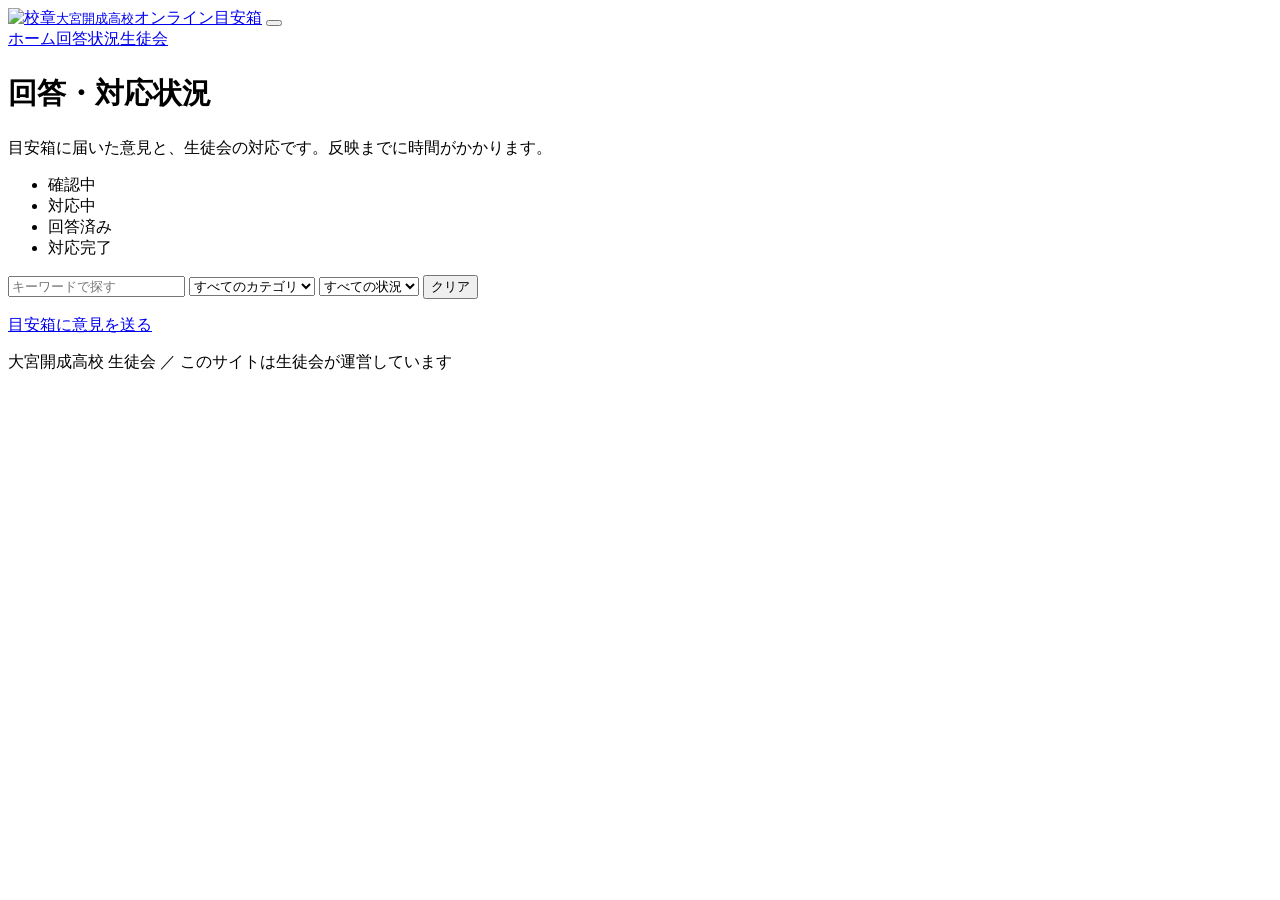
==== answers.html @ 13bd2748 "Add files via upload" ====
<!DOCTYPE html>
<html lang="ja">
<head>
<meta charset="UTF-8">
<meta name="viewport" content="width=device-width, initial-scale=1">
<title>回答状況｜生徒会オンライン目安箱</title>
<link rel="preconnect" href="https://fonts.googleapis.com"><link rel="preconnect" href="https://fonts.gstatic.com" crossorigin>
<link href="https://fonts.googleapis.com/css2?family=Noto+Sans+JP:wght@400;700&display=block" rel="stylesheet">
<link rel="stylesheet" href="css/style.css">
</head>
<body>
<header class="site-head"><div class="wrap">
  <a class="brand" href="index.html"><img class="crest" src="kaisei_26.jpg" alt="校章"></span><span><small data-school>大宮開成高校</small>オンライン目安箱</span></a>
  <button class="menu-btn" type="button" aria-label="メニューを開く" aria-expanded="false" aria-controls="nav"><span></span></button>
  <nav class="nav" id="nav" aria-label="メインメニュー">
    <a href="index.html">ホーム</a><a href="answers.html" aria-current="page">回答状況</a><a href="council.html">生徒会</a>
  </nav>
</div></header>

<main>
<section><div class="wrap">
  <h1 style="font-size:1.8rem;color:var(--navy)">回答・対応状況</h1>
  <p class="lead">目安箱に届いた意見と、生徒会の対応です。反映までに時間がかかります。</p>
  <ul class="legend" aria-label="ステータスの意味">
    <li><span class="pill s2">確認中</span></li>
    <li><span class="pill s3">対応中</span></li><li><span class="pill s4">回答済み</span></li><li><span class="pill s5">対応完了</span></li>
  </ul>
  <div class="filters">
    <input id="f-q" type="search" placeholder="キーワードで探す" aria-label="キーワード">
    <select id="f-cat" aria-label="カテゴリ"><option value="">すべてのカテゴリ</option></select>
    <select id="f-status" aria-label="ステータス"><option value="">すべての状況</option>
      <option>確認中</option><option>対応中</option><option>回答済み</option><option>対応完了</option></select>
    <button id="f-reset" type="button">クリア</button>
  </div>
  <p class="count" id="f-count" aria-live="polite"></p>
  <div class="answers" id="answer-list"></div>
  <p class="row-cta"><a class="btn" data-form href="#">目安箱に意見を送る</a></p>
</div></section>
</main>
<footer><div class="wrap"><span data-school>大宮開成高校</span> <span data-council>生徒会</span> ／ このサイトは生徒会が運営しています</div></footer>
<script src="js/data.js"></script>
<script src="js/main.js"></script>
</body></html>
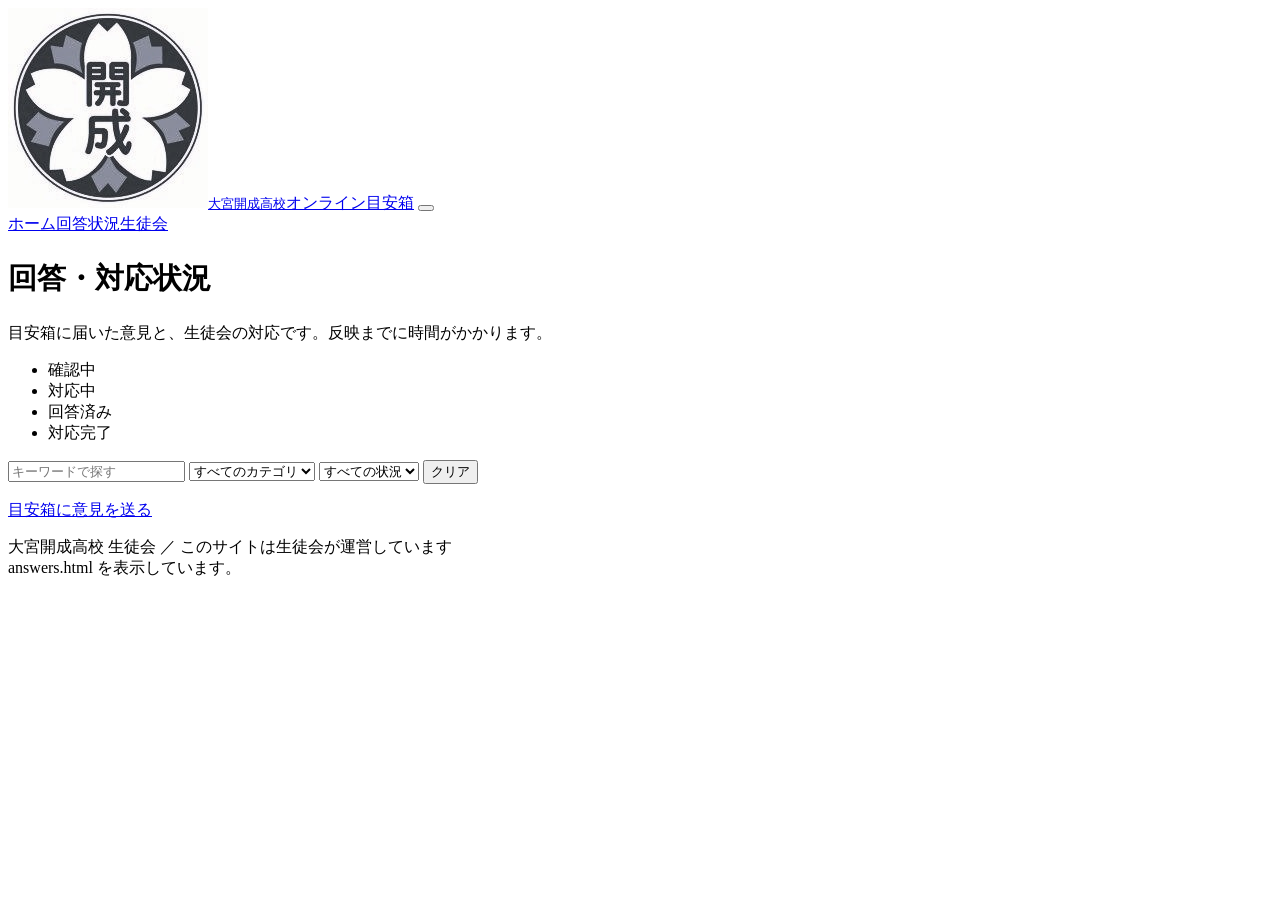
==== commit e2a42d00: "Rename answer.html to answers.html" ====
--- a/answers.html
+++ b/answers.html
@@ -42,3 +42,4 @@
 <script src="js/main.js"></script>
 </body></html>
 
+answers.html を表示しています。
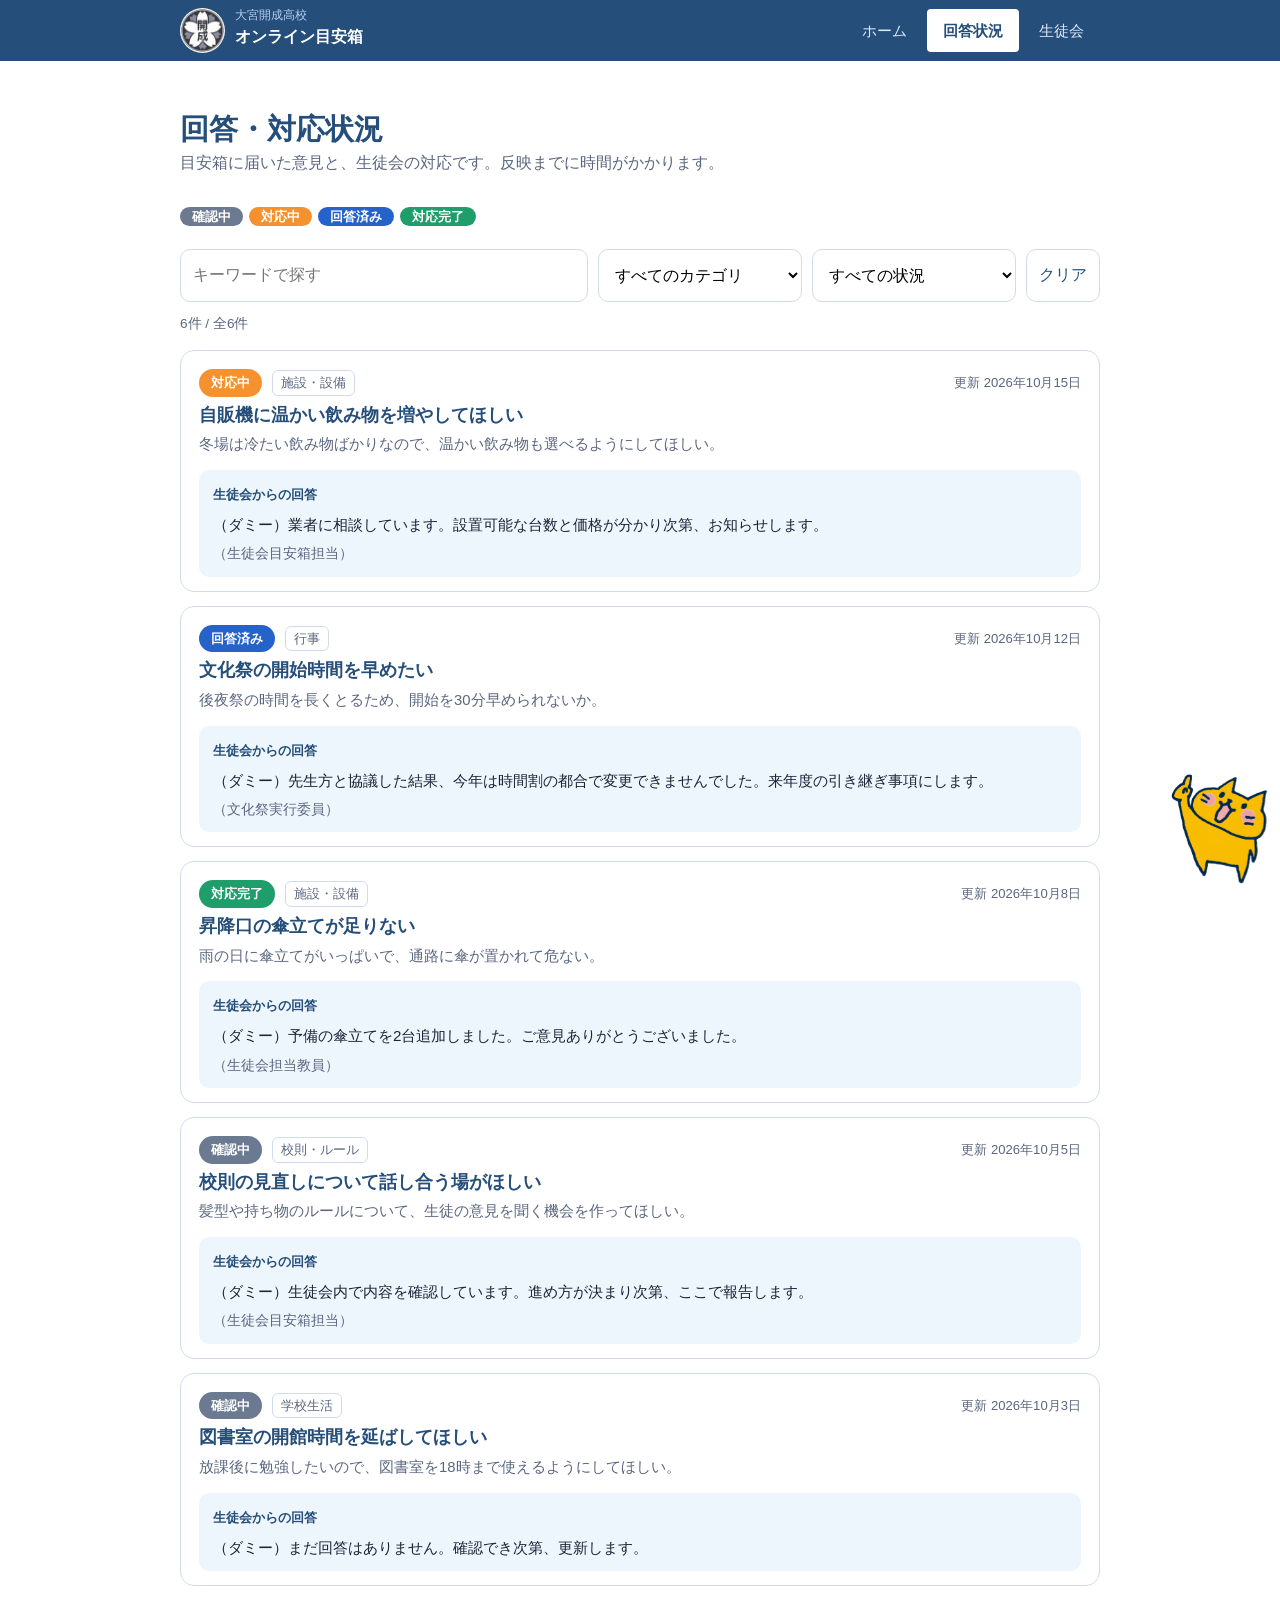
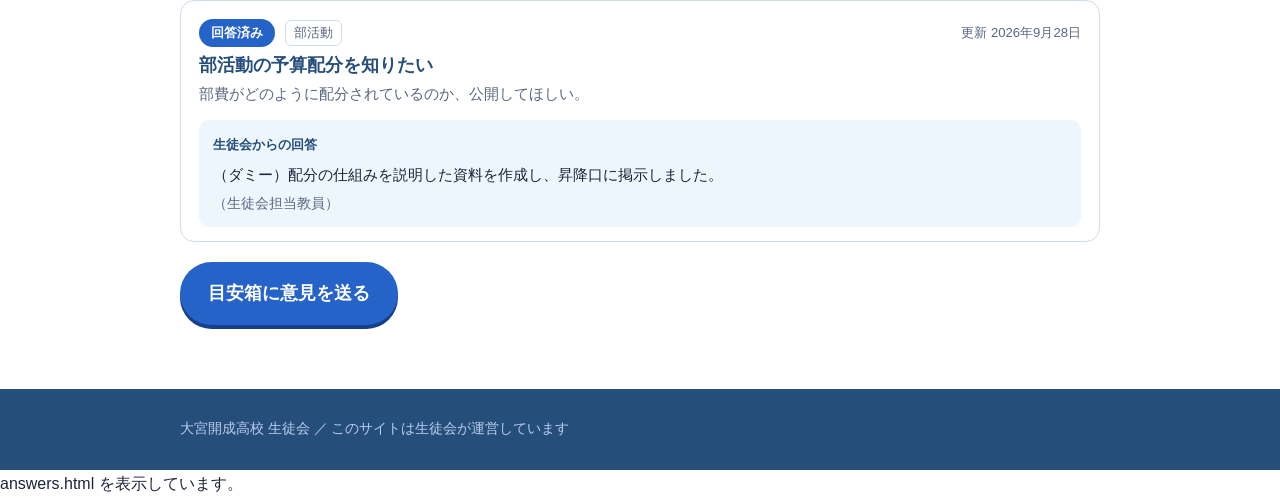
==== commit aba84bc4: "Update answers.html" ====
--- a/answers.html
+++ b/answers.html
@@ -42,4 +42,8 @@
 <script src="js/main.js"></script>
 </body></html>
 
+<a href="#top" class="pagetop-btn">
+  <img src="image.png" alt="トップへ戻る">
+</a>
+
 answers.html を表示しています。
--- a/css/style.css
+++ b/css/style.css
@@ -0,0 +1,155 @@
+/* 色はここで変更（:root の値を書き換えるだけで全体に反映） */
+:root{
+  --nav-r:4px; /* メニューの角の丸さ（0で完全な四角） */
+  --navy:#254e7a; --blue:#2563c9; --sky:#a8d4ff ; --sky-2:#eef6fd;
+  --ink:#1b2438; --muted:#5b6780; --line:#cfdcec; --white:#fff;
+  --s1:#cc0000; /* 予備 */ --s2:#6b7a90; --s3:#f5922f; --s4:#2563c9; --s5:#1f9d6b;
+  --r:14px;
+}
+
+*{box-sizing:border-box}
+html{scroll-behavior:smooth;scroll-padding-top:72px}
+body{margin:0;font-family:"Noto Sans JP","Hiragino Sans","Hiragino Kaku Gothic ProN","BIZ UDPGothic","Yu Gothic UI","Yu Gothic","Noto Sans JP",Meiryo,sans-serif;color:var(--ink);background:var(--white);line-height:1.8;font-size:16px}
+a{color:var(--blue)} img{max-width:100%}
+:focus-visible{outline:3px solid var(--blue);outline-offset:2px}
+.wrap{max-width:960px;margin:0 auto;padding:0 20px}
+h1,h2,h3{line-height:1.4;margin:0}
+section{padding:48px 0}
+section h2{font-size:1.5rem;color:var(--navy);margin-bottom:6px}
+.lead{color:var(--muted);margin:0 0 24px}
+.alt{background:var(--sky-2)}
+
+/* ヘッダー */
+.site-head{position:sticky;top:0;z-index:10;background:var(--navy);color:#fff}
+.site-head .wrap{display:flex;align-items:center;justify-content:space-between;gap:12px;flex-wrap:wrap;padding-top:8px;padding-bottom:8px}
+.brand{display:flex;align-items:center;gap:10px;color:#fff;text-decoration:none;font-weight:700;margin-right: auto;}
+.crest {width: 45px;height: 45px;border-radius: 50%;flex: none;object-fit: cover;}
+.brand small{display:block;font-weight:400;font-size:.72rem;color:#b9cdf0;line-height:1.2}
+.nav{display:flex;gap:4px}
+.nav a{color:#dbe7fb;text-decoration:none;padding:8px 16px;border-radius:var(--nav-r);font-size:.95rem}
+.nav a[aria-current="page"]{background:#fff;color:var(--navy);font-weight:700}
+.nav a:hover{background:#27427f}.nav a[aria-current="page"]:hover{background:#fff}
+
+/* ハンバーガーボタン（スマホのみ表示） */
+.menu-btn{display:none;width:44px;height:44px;border:0;border-radius:var(--nav-r);background:transparent;cursor:pointer;align-items:center;justify-content:center}
+.menu-btn span,.menu-btn span::before,.menu-btn span::after{display:block;width:22px;height:2px;background:#fff;position:relative;transition:transform .2s,background .2s}
+.menu-btn span::before,.menu-btn span::after{content:"";position:absolute;left:0}
+.menu-btn span::before{top:-7px}.menu-btn span::after{top:7px}
+.menu-btn[aria-expanded="true"] span{background:transparent}
+.menu-btn[aria-expanded="true"] span::before{top:0;transform:rotate(45deg)}
+.menu-btn[aria-expanded="true"] span::after{top:0;transform:rotate(-45deg)}
+
+/* ボタン */
+.btn{display:inline-block;background:var(--blue);color:#fff;text-decoration:none;font-weight:700;padding:16px 28px;border-radius:999px;font-size:1.1rem;box-shadow:0 4px 0 #17408a}
+.btn:hover{background:#1d54b3}.btn:active{transform:translateY(2px);box-shadow:0 2px 0 #17408a}
+.btn.ghost{background:transparent;color:var(--blue);box-shadow:inset 0 0 0 2px var(--blue);padding:10px 20px;font-size:1rem}
+
+/* ヒーロー */
+.hero{background:var(--sky-2);padding:48px 0 32px}
+.hero h1{font-size:clamp(1.8rem,6vw,2.8rem);color:var(--navy);letter-spacing:.02em}
+.hero p{max-width:36em;text-wrap:pretty}
+.nb{display:inline-block}
+.hero .btn{margin:8px 0 4px}
+.note{font-size:.85rem;color:var(--muted)}
+
+/* 流れ（このサイトの中心。順番に意味があるので番号を使う） */
+.flow{list-style:none;padding:0;margin:28px 0 0;display:grid;grid-template-columns:repeat(4,1fr);gap:0;counter-reset:f}
+.flow li{position:relative;background:#fff;border:2px solid var(--line);padding:14px 12px 14px 14px;counter-increment:f;font-size:.9rem;line-height:1.5}
+.flow li:first-child{border-radius:var(--r) 0 0 var(--r)}.flow li:last-child{border-radius:0 var(--r) var(--r) 0}
+.flow li+li{border-left-width:0}
+.flow b{display:block;color:var(--navy
+);font-size:1rem}
+.flow li::before{content:counter(f);display:inline-grid;place-items:center;width:22px;height:22px;border-radius:50%;background:var(--blue);color:#fff;font-size:.75rem;font-weight:700;margin-bottom:4px}
+.flow li:last-child{background:var(--navy);border-color:var(--navy);color:#cfe0fb}
+.flow li:last-child b{color:#fff}
+
+/* カード */
+.grid{display:grid;gap:14px;grid-template-columns:repeat(auto-fit,minmax(220px,1fr))}
+.box{background:#fff;border:1px solid var(--line);border-radius:var(--r);padding:18px}
+.box h3{font-size:1.05rem;color:var(--navy);margin-bottom:4px}.box p{margin:0;font-size:.92rem;color:var(--muted)}
+.guide{margin:0;padding-left:1.2em}.guide li{margin:6px 0}
+.row-cta{margin-top:20px}
+
+/* 回答カード・ステータス */
+.answers{display:grid;gap:14px}
+.answer{background:#fff;border:1px solid var(--line);border-radius:var(--r);padding:18px 18px 14px}
+.answer-head{display:flex;flex-wrap:wrap;align-items:center;gap:8px 10px;margin-bottom:6px;font-size:.82rem;color:var(--muted)}
+.answer-head time{margin-left:auto}
+.answer h3{font-size:1.1rem;color:var(--navy)}
+.q{margin:4px 0 12px;color:var(--muted);font-size:.93rem}
+.reply{background:var(--sky-2);padding:10px 14px;border-radius:10px}
+.reply b{font-size:.82rem;color:var(--navy)}.reply p{margin:2px 0 0;font-size:.95rem}
+.pill{color:#fff;font-weight:700;padding:2px 12px;border-radius:999px;font-size:.82rem}
+.s1{background:var(--s1)}.s2{background:var(--s2)}.s3{background:var(--s3)}.s4{background:var(--s4)}.s5{background:var(--s5)}
+.cat{border:1px solid var(--line);border-radius:6px;padding:0 8px}
+.empty{padding:28px;text-align:center;color:var(--muted);background:var(--sky-2);border-radius:var(--r)}
+
+.staff{display:block;margin-top:4px;font-size:.85rem;color:var(--muted)}
+
+/* 送信後の流れ（図） */
+.steps{list-style:none;margin:0 0 12px;padding:0;display:grid;grid-template-columns:repeat(4,1fr);gap:26px;counter-reset:st}
+.steps li{position:relative;background:#fff;border:2px solid var(--line);border-radius:var(--r);padding:16px 14px;counter-increment:st;text-align:center}
+.steps li::before{content:counter(st);display:grid;place-items:center;width:34px;height:34px;margin:-34px auto 8px;border-radius:50%;background:var(--navy);color:#fff;font-weight:700;border:3px solid var(--sky-2)}
+.steps li:not(:last-child)::after{content:"";position:absolute;top:50%;right:-20px;width:12px;height:12px;border-top:3px solid var(--blue);border-right:3px solid var(--blue);transform:translateY(-50%) rotate(45deg)}
+.steps b{display:block;color:var(--navy);font-size:1.05rem}
+.steps p{margin:4px 0 10px;font-size:.88rem;color:var(--muted);line-height:1.6}
+.steps .pill{display:inline-block;margin:2px;font-size:.75rem}
+.steps{padding-top:18px}
+
+/* 絞り込み */
+.filters{display:grid;gap:10px;grid-template-columns:2fr 1fr 1fr auto;margin-bottom:10px}
+.filters input,.filters select,.filters button{font:inherit;padding:11px 12px;border:1px solid var(--line);border-radius:10px;background:#fff;min-width:0}
+.filters button{cursor:pointer;color:var(--navy)}
+.count{font-size:.85rem;color:var(--muted);margin:0 0 14px}
+.legend{display:flex;flex-wrap:wrap;gap:6px;margin:0 0 18px;padding:0;list-style:none}
+
+/* リスト・Q&A */
+.log{list-style:none;margin:0;padding:0;background:#fff;border:1px solid var(--line);border-radius:var(--r)}
+.log li{display:flex;gap:14px;padding:12px 16px;border-top:1px solid var(--line);font-size:.95rem}
+.log li:first-child{border-top:0}.log time{flex:none;color:var(--muted);min-width:9.5em}
+details{background:#fff;border:1px solid var(--line);border-radius:12px;margin-bottom:10px}
+summary{cursor:pointer;padding:14px 16px;font-weight:700;color:var(--navy);list-style:none;display:flex;justify-content:space-between;gap:12px}
+summary::-webkit-details-marker{display:none}
+summary::after{content:"+";font-size:1.3rem;line-height:1;color:var(--blue)}
+details[open] summary::after{content:"−"}
+details p{margin:0;padding:0 16px 14px;color:var(--ink)}
+
+/* 準備中 */
+.soon{text-align:center;padding:80px 0}
+.soon h1{color:var(--navy);font-size:2rem}.soon p{color:var(--muted)}
+
+footer{background:var(--navy);color:#b9cdf0;padding:28px 0;font-size:.85rem}
+
+@media(max-width:700px){
+  .steps{grid-template-columns:1fr;gap:30px}
+  .steps li:not(:last-child)::after{top:auto;bottom:-22px;right:auto;left:50%;transform:translateX(-50%) rotate(135deg)}
+  section{padding:36px 0}
+  .flow{grid-template-columns:1fr 1fr}
+  .flow li:nth-child(n){border-radius:0;border-left-width:2px}
+  .flow li:nth-child(2n){border-left-width:0}.flow li:nth-child(n+3){border-top-width:0}
+  .flow li:first-child{border-radius:var(--r) 0 0 0}.flow li:nth-child(2){border-radius:0 var(--r) 0 0}
+  .flow li:nth-child(3){border-radius:0 0 0 var(--r)}.flow li:last-child{border-radius:0 0 var(--r) 0}
+  .filters{grid-template-columns:1fr 1fr}.filters input{grid-column:1/-1}
+  .log li{flex-direction:column;gap:0}
+  .btn{display:block;text-align:center}
+  .menu-btn{display:inline-flex}
+  .nav{display:none;flex-basis:100%;flex-direction:column;gap:0;padding-bottom:6px}
+  .nav.open{display:flex}
+  .nav a{padding:14px 12px;border-radius:0;border-top:1px solid #27427f;font-size:1rem}
+}
+@media(prefers-reduced-motion:reduce){html{scroll-behavior:auto}}
+
+.hero h1{text-decoration:underline;text-decoration-color:var(--navy);text-decoration-thickness:4px;text-underline-offset:8px}
+
+.pagetop-btn {
+  position: fixed;
+  bottom: 5px;
+  right: 10px;
+  z-index: 99;
+}
+
+.pagetop-btn img {
+  width: 100px; /* 画像のサイズに合わせて調整 */
+  height: auto;
+}
+style.css を表示しています。
